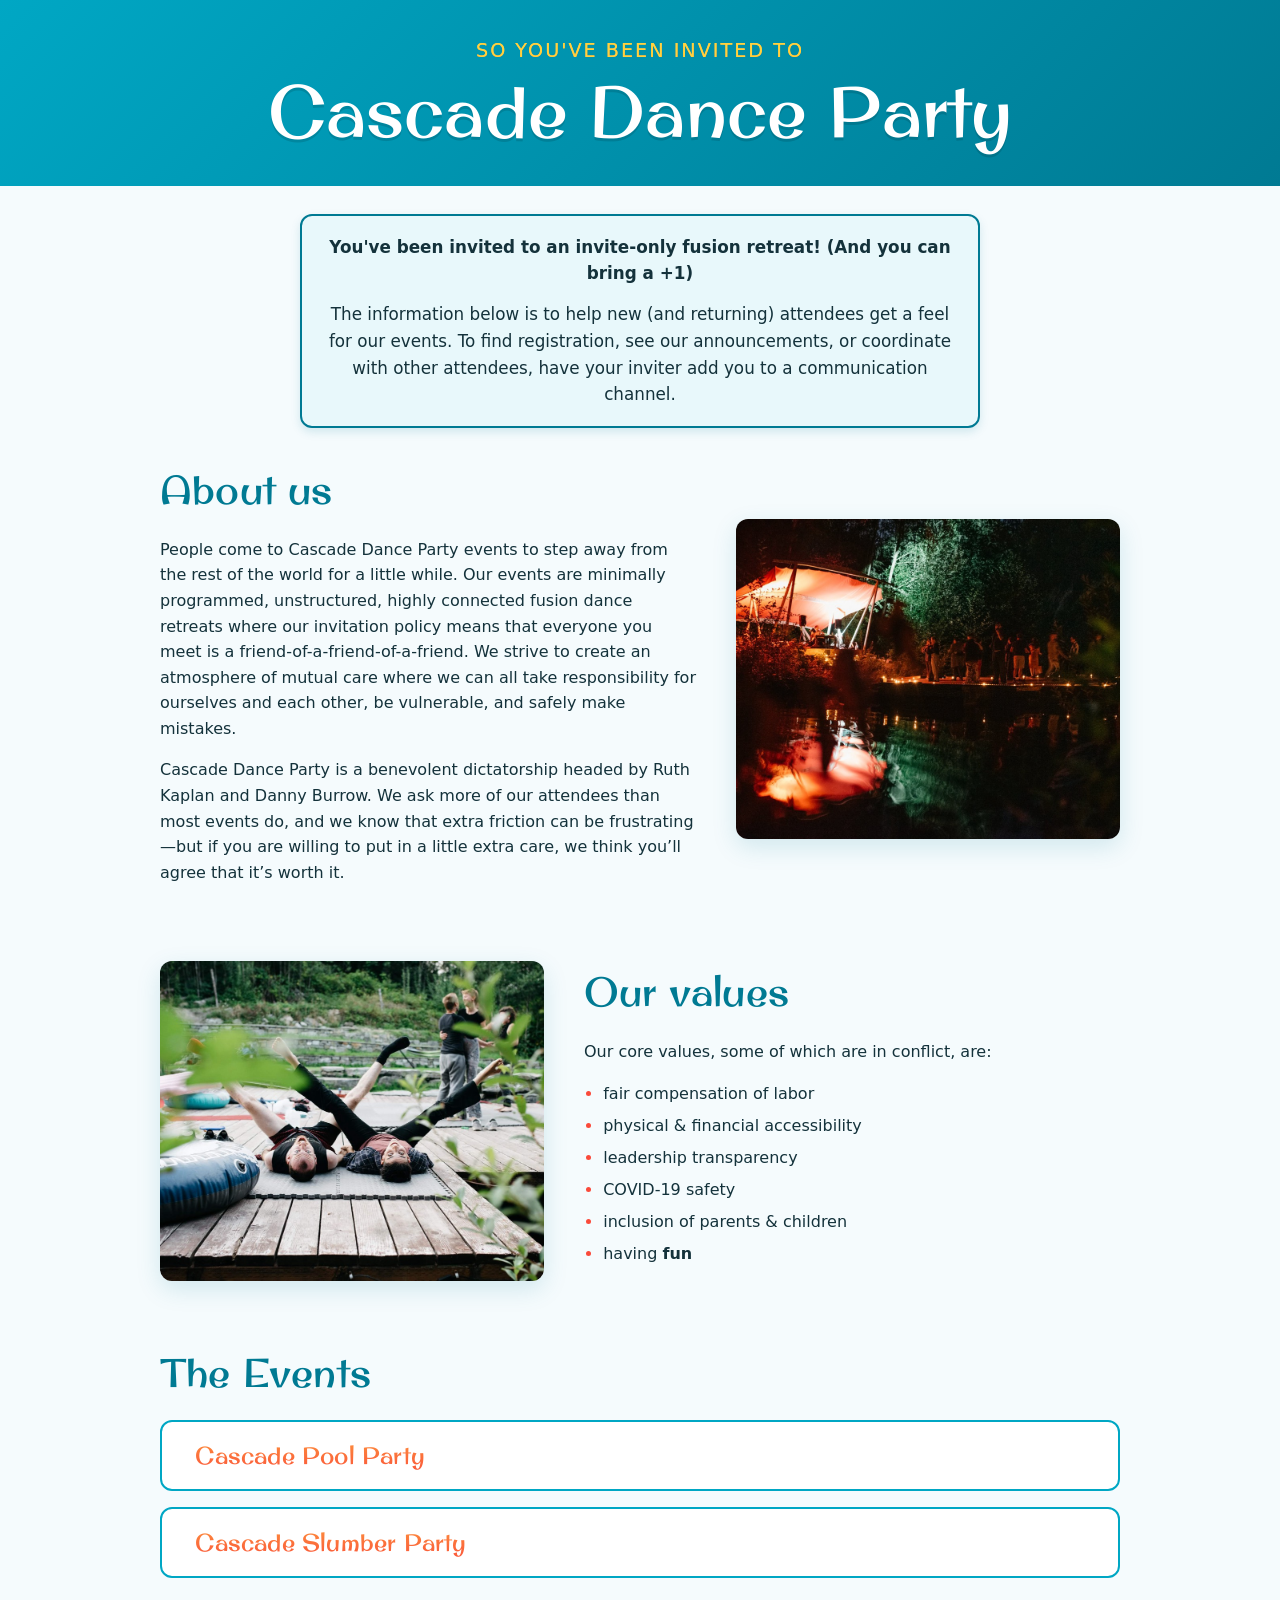
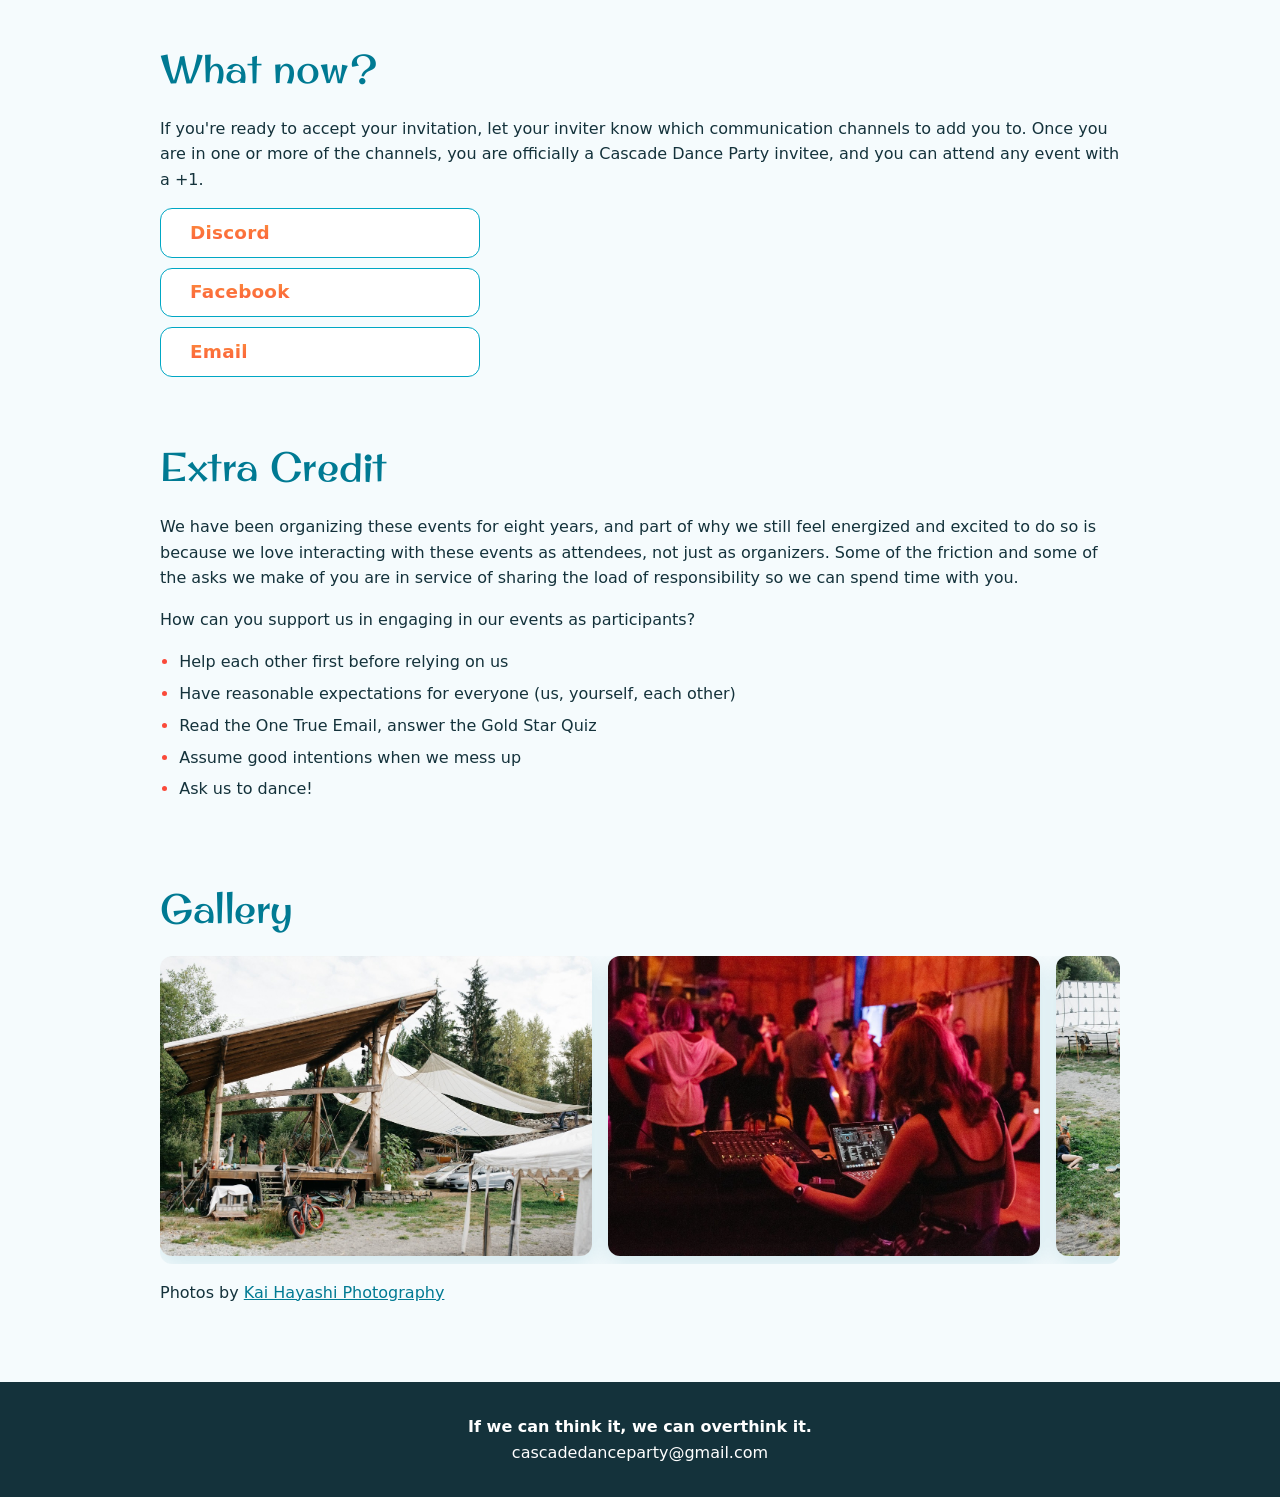
==== invitation/index.html @ 8568009d "reorganize for deployment" ====
<!doctype html>
<html lang="en">
  <head>
    <meta charset="UTF-8" />
    <meta name="viewport" content="width=device-width, initial-scale=1.0" />
    <title>Cascade Dance Party</title>
    <link rel="preconnect" href="https://fonts.googleapis.com" />
    <link rel="preconnect" href="https://fonts.gstatic.com" crossorigin />
    <link
      href="https://fonts.googleapis.com/css2?family=Original+Surfer&display=swap"
      rel="stylesheet"
    />

    <link rel="stylesheet" href="../style.css" />
    <link
      rel="icon"
      href="../assets/logos/main-logo-800.png"
      type="image/x-icon"
    />
  </head>
  <body>
    <header class="banner">
      <p class="banner__intro">So you've been invited to</p>
      <h1 class="banner__title">Cascade Dance Party</h1>
    </header>

    <main>
      <aside class="callout">
        <div class="callout__text">
          <p>
            You've been invited to an invite-only fusion retreat! (And you can
            bring a +1)
          </p>
          <p>
            The information below is to help new (and returning) attendees get a
            feel for our events. To find registration, see our announcements, or
            coordinate with other attendees, have your inviter add you to a
            communication channel.
          </p>
        </div>
      </aside>

      <section class="section section--split" aria-labelledby="about-heading">
        <div class="section__text">
          <h2 id="about-heading">About us</h2>
          <p>
            People come to Cascade Dance Party events to step away from the rest
            of the world for a little while. Our events are minimally
            programmed, unstructured, highly connected fusion dance retreats
            where our invitation policy means that everyone you meet is a
            friend-of-a-friend-of-a-friend. We strive to create an atmosphere of
            mutual care where we can all take responsibility for ourselves and
            each other, be vulnerable, and safely make mistakes.
          </p>

          <p>
            Cascade Dance Party is a benevolent dictatorship headed by Ruth
            Kaplan and Danny Burrow. We ask more of our attendees than most
            events do, and we know that extra friction can be frustrating—but if
            you are willing to put in a little extra care, we think you’ll agree
            that it’s worth it.
          </p>
        </div>
        <img
          class="photo"
          src="../assets/photos-web/KAI6162.jpg"
          alt=""
          loading="lazy"
        />
      </section>

      <section
        class="section section--split section--reverse"
        aria-labelledby="who-heading"
      >
        <div class="section__text">
          <h2 id="who-heading">Our values</h2>
          <p>Our core values, some of which are in conflict, are:</p>
          <ul>
            <li>fair compensation of labor</li>
            <li>physical & financial accessibility</li>
            <li>leadership transparency</li>
            <li>COVID-19 safety</li>
            <li>inclusion of parents & children</li>
            <li>having <strong>fun</strong></li>
          </ul>
        </div>
        <img
          class="photo"
          src="../assets/photos-web/KAI5925.jpg"
          alt=""
          loading="lazy"
        />
      </section>

      <section class="section" aria-labelledby="details-heading">
        <h2 id="details-heading">The Events</h2>
        <div class="details">
          <details>
            <summary>Cascade Pool Party</summary>
            <p>
              Pool Party takes place every summer at the Lookout Arts Quarry
              (home of, in our opinion, the best swimming hole in the
              Northwest). We spend the weekend unwinding in and by the water,
              surrounded by trees, blackberry bushes, and naked hippies. At
              night we dance in the nearby circus arts warehouse, which has wood
              floors, high ceilings, and excellent vibes. Sometimes we even
              catch the Perseids, if you want to stay up late to stargaze!
            </p>

            <p>
              Attendees camp out on Friday, Saturday, and Sunday nights, with
              breakfasts and dinners served on Saturday and Sunday and all other
              meals up to them. There are potable water spigots and electricity
              available in several places. Portapotties are located throughout
              the site, and there is one shower that may or may not have hot
              water.
            </p>

            <p>
              Kids are an important part of the vibe of this event—parents are
              encouraged to bring their children! The more the merrier.
            </p>
          </details>
          <details>
            <summary>Cascade Slumber Party</summary>
            <p>
              Slumber Party takes place on Presidents Day Weekend at a cozy
              lodge in the woods, within an hour of Portland. We hear that
              there's hikes and stuff, but to be honest we love to stay inside
              and play board games all day and never change out of our pajamas.
              There are several separate spaces in the lodge so you can often
              choose your level of boisterousness. At any moment there might be
              a quiet crafting circle, a D&D game, a sing-along in the sauna, a
              Smash Bros tournament, a dance practica, or a game of Catan to
              choose from.
            </p>

            <p>
              Space is limited, and there's usually around 40-50 attendees. Most
              people sleep in bunk rooms of 4-10 people, though anyone brave
              enough is welcome to pitch a tent outside! Dancing takes place in
              the nearby pavilion and starts quite late, since with a smaller
              group we try to concentrate attendance.
            </p>

            <p>
              We serve dinner only on Saturday, Sunday, and Monday nights (but
              not Friday), with all other food being handled yourself using the
              full kitchen.
            </p>

            <p>
              This event is adults only, though we may someday have a separate
              satellite space for the parents and children in our community to
              stay.
            </p>
          </details>
        </div>
      </section>

      <section class="section" aria-labelledby="whatnow-heading">
        <h2 id="whatnow-heading">What now?</h2>
        <p>
          If you're ready to accept your invitation, let your inviter know which
          communication channels to add you to. Once you are in one or more of
          the channels, you are officially a Cascade Dance Party invitee, and
          you can attend any event with a +1.
        </p>
        <div class="details details--compact">
          <details>
            <summary>Discord</summary>
            <p>
              Discord is our default communication channel. It gets more
              frequent updates and hosts more robust conversations between
              attendees and organizers. Plus you can control your notifications!
              We recommend this if you are a Discord user!
            </p>
          </details>
          <details>
            <summary>Facebook</summary>
            <p>
              We post the most important updates to Facebook, but we don't game
              the algorithm, so you can't expect to be notified. Once you're in
              the group, make sure you find the upcoming event for links to
              event information and registration.
            </p>
          </details>
          <details>
            <summary>Email</summary>
            <p>
              We email you about three times per event, and we keep the emails
              brief.
            </p>
          </details>
        </div>
      </section>

      <section class="section" aria-labelledby="details-heading">
        <h2 id="details-heading">Extra Credit</h2>
        <p>
          We have been organizing these events for eight years, and part of why
          we still feel energized and excited to do so is because we love
          interacting with these events as attendees, not just as organizers.
          Some of the friction and some of the asks we make of you are in
          service of sharing the load of responsibility so we can spend time
          with you.
        </p>
        <p>How can you support us in engaging in our events as participants?</p>
        <ul>
          <li>Help each other first before relying on us</li>
          <li>
            Have reasonable expectations for everyone (us, yourself, each other)
          </li>
          <li>Read the One True Email, answer the Gold Star Quiz</li>
          <li>Assume good intentions when we mess up</li>
          <li>Ask us to dance!</li>
        </ul>
      </section>

      <section class="section" aria-labelledby="gallery-heading">
        <h2 id="gallery-heading">Gallery</h2>
        <div
          class="carousel"
          role="region"
          aria-label="Photo carousel"
          tabindex="0"
        >
          <div class="carousel__track">
            <button class="slide" type="button">
              <img
                src="../assets/photos-web/KAI5832.jpg"
                alt=""
                loading="lazy"
              />
            </button>
            <button class="slide" type="button">
              <img
                src="../assets/photos-web/KAI5936.jpg"
                alt=""
                loading="lazy"
              />
            </button>
            <button class="slide" type="button">
              <img
                src="../assets/photos-web/KAI5873-2.jpg"
                alt=""
                loading="lazy"
              />
            </button>
            <button class="slide" type="button">
              <img
                src="../assets/photos-web/KAI6096.jpg"
                alt=""
                loading="lazy"
              />
              <button class="slide" type="button">
                <img
                  src="../assets/photos-web/KAI6162.jpg"
                  alt=""
                  loading="lazy"
                />
              </button>
              <button class="slide" type="button">
                <img
                  src="../assets/photos-web/KAI5910-2.jpg"
                  alt=""
                  loading="lazy"
                />
              </button>
              <button class="slide" type="button">
                <img
                  src="../assets/photos-web/KAI5958.jpg"
                  alt=""
                  loading="lazy"
                />
              </button>
              <button class="slide" type="button">
                <img
                  src="../assets/photos-web/KAI5748.jpg"
                  alt=""
                  loading="lazy"
                />
              </button>
              <button class="slide" type="button">
                <img
                  src="../assets/photos-web/KAI6137.jpg"
                  alt=""
                  loading="lazy"
                />
              </button>

              <button class="slide" type="button">
                <img
                  src="../assets/photos-web/KAI5969.jpg"
                  alt=""
                  loading="lazy"
                />
              </button>

              <button class="slide" type="button">
                <img
                  src="../assets/photos-web/KAI5829.jpg"
                  alt=""
                  loading="lazy"
                />
              </button>
            </button>
            <button class="slide" type="button">
              <img
                src="../assets/photos-web/KAI6046.jpg"
                alt=""
                loading="lazy"
              />
            </button>
            <button class="slide" type="button">
              <img
                src="../assets/photos-web/KAI6131.jpg"
                alt=""
                loading="lazy"
              />
            </button>
            <button class="slide" type="button">
              <img
                src="../assets/photos-web/KAI5821.jpg"
                alt=""
                loading="lazy"
              />
            </button>
            <button class="slide" type="button">
              <img
                src="../assets/photos-web/KAI6056.jpg"
                alt=""
                loading="lazy"
              />
            </button>
            <button class="slide" type="button">
              <img
                src="../assets/photos-web/KAI5881-2.jpg"
                alt=""
                loading="lazy"
              />
            </button>
            <button class="slide" type="button">
              <img
                src="../assets/photos-web/KAI6069.jpg"
                alt=""
                loading="lazy"
              />
            </button>

            <button class="slide" type="button">
              <img
                src="../assets/photos-web/KAI5914.jpg"
                alt=""
                loading="lazy"
              />
            </button>
            <button class="slide" type="button">
              <img
                src="../assets/photos-web/KAI6088.jpg"
                alt=""
                loading="lazy"
              />
            </button>
            <button class="slide" type="button">
              <img
                src="../assets/photos-web/KAI5925.jpg"
                alt=""
                loading="lazy"
              />
            </button>
            <button class="slide" type="button">
              <img
                src="../assets/photos-web/KAI5996.jpg"
                alt=""
                loading="lazy"
              />
            </button>
            <button class="slide" type="button">
              <img
                src="../assets/photos-web/KAI5778.jpg"
                alt=""
                loading="lazy"
              />
            </button>
            <button class="slide" type="button">
              <img
                src="../assets/photos-web/KAI5899.jpg"
                alt=""
                loading="lazy"
              />
            </button>
            <button class="slide" type="button">
              <img
                src="../assets/photos-web/KAI6150.jpg"
                alt=""
                loading="lazy"
              />
            </button>
          </div>
        </div>
        <p>
          Photos by
          <a href="https://www.kaihayashi.com/">Kai Hayashi Photography</a>
        </p>
      </section>
    </main>

    <footer class="footer">
      <p><strong>If we can think it, we can overthink it.</strong></p>
      <p>cascadedanceparty@gmail.com</p>
    </footer>

    <dialog id="lightbox" class="lightbox" aria-label="Photo viewer">
      <button class="lightbox__close" type="button" aria-label="Close">
        &times;
      </button>
      <button
        class="lightbox__nav lightbox__nav--prev"
        type="button"
        aria-label="Previous photo"
      >
        &#8249;
      </button>
      <figure class="lightbox__figure">
        <img class="lightbox__img" src="" alt="" />
        <figcaption class="lightbox__counter" aria-live="polite"></figcaption>
      </figure>
      <button
        class="lightbox__nav lightbox__nav--next"
        type="button"
        aria-label="Next photo"
      >
        &#8250;
      </button>
    </dialog>

    <script src="../script.js"></script>
  </body>
</html>
---- style.css ----
:root {
  /* Pool-party palette — light base, bright accents */
  --bg: #f5fbfd;
  --surface: #ffffff;
  --ink: #14323b;
  --ink-soft: #3d5b63;
  --aqua: #00a7c4;
  --aqua-deep: #007a93; /* AA-accessible on white */
  --coral: #fa4a3a;
  --sun: #ffd23f;
  --radius: 12px;
  --maxw: 1000px;
}

* {
  box-sizing: border-box;
}

html {
  scroll-behavior: smooth;
}

body {
  margin: 0;
  font-family:
    system-ui,
    -apple-system,
    serif;
  color: var(--ink);
  background: var(--bg);
  line-height: 1.6;
}

.banner__title,
h2,
summary {
  font-family: "Original Surfer", cursive;

  font-weight: 400;
  letter-spacing: 0.2px;
}

a {
  color: var(--aqua-deep);
}

.main-title {
  text-align: center;
  font-size: 1.5rem;
  font-weight: 400;
  letter-spacing: 0.2px;
}

/* ---------- Banner ---------- */
.banner {
  background: linear-gradient(135deg, var(--aqua), var(--aqua-deep));
  color: #ffffff;
  text-align: center;
  padding: 2.25rem 1.25rem;
}

.banner__intro {
  margin: 0 0 0.25rem;
  font-size: clamp(0.25rem, 3.4vw, 1.2rem);
  white-space: nowrap;
  text-transform: uppercase;
  letter-spacing: 2px;
  font-weight: 500;
  background: linear-gradient(180deg, var(--sun) 0%, 65%, var(--coral) 100%);
  -webkit-background-clip: text;
  background-clip: text;
  color: var(--sun);
}

.banner__title {
  margin: 0;
  font-size: clamp(2rem, 9vw, 4.5rem);
  line-height: 1.1;
  overflow-wrap: break-word;
  text-shadow: 0 3px 0 rgba(0, 0, 0, 0.12);
}

/* ---------- Callout ---------- */
.callout {
  max-width: 720px;
  margin: 1.75rem auto 0;
  padding: 0 1.25rem;
}

.callout__text {
  margin: 0;
  background: #e8f8fb;
  color: var(--ink);
  border: 2px solid var(--aqua-deep);
  border-radius: var(--radius);
  padding: 1.1rem 1.4rem;
  font-weight: 700;
  font-size: 1.05rem;
  text-align: center;
  box-shadow: 0 4px 10px rgba(0, 122, 147, 0.15);
}

.callout__text p {
  margin: 0;
}

.callout__text p + p {
  margin-top: 0.85rem;
  font-weight: 400;
}

/* ---------- Sections ---------- */
.section {
  max-width: var(--maxw);
  margin: 0 auto;
  padding: 1.8rem 1.25rem;
}

h2 {
  color: var(--aqua-deep);
  font-size: clamp(1.75rem, 5vw, 2.5rem);
  margin: 0 0 1rem;
}

.section--split {
  display: flex;
  flex-direction: column;
  gap: 1.5rem;
}

.section__text {
  flex: 1;
}

ul {
  padding-left: 1.2rem;
}

li {
  margin-bottom: 0.4rem;
}

li::marker {
  color: var(--coral);
}

/* ---------- Photos ---------- */
.photo {
  flex: 1;
  width: 100%;
  min-height: 240px;
  max-height: 420px;
  object-fit: cover;
  border-radius: var(--radius);
  box-shadow: 0 8px 24px rgba(0, 122, 147, 0.15);
}

.slide {
  flex: 0 0 80%;
  height: 240px;
  padding: 0;
  border: none;
  border-radius: var(--radius);
  box-shadow: 0 8px 24px rgba(0, 122, 147, 0.15);
  scroll-snap-align: center;
  overflow: hidden;
  cursor: pointer;
  background: none;
}

.slide img {
  display: block;
  width: 100%;
  height: 100%;
  object-fit: cover;
}

.slide:focus-visible {
  outline: 3px solid var(--aqua-deep);
  outline-offset: 3px;
}

/* ---------- Details ---------- */
.details {
  display: grid;
  gap: 1rem;
}

details {
  background: var(--surface);
  border: 2px solid var(--aqua);
  border-radius: var(--radius);
  padding: 0.5rem 0.5rem;
}

details[open] {
  box-shadow: 0 8px 24px rgba(0, 122, 147, 0.12);
}

details p {
  padding-inline: 1.4rem;
}

summary {
  cursor: pointer;
  font-size: 1.5rem;
  line-height: 1.2;
  padding: 0.7rem 0;
  background: linear-gradient(180deg, var(--sun) 0%, 25%, var(--coral) 100%);
  -webkit-background-clip: text;
  background-clip: text;
  color: transparent;
}

summary:focus-visible {
  outline: 3px solid var(--aqua-deep);
  outline-offset: 3px;
}

.details--compact {
  gap: 0.6rem;
}

.details--compact details {
  border-width: 1px;
  padding: 0.1rem 0.6rem;
}

.details--compact summary {
  font-family:
    "Nunito",
    system-ui,
    -apple-system,
    sans-serif;
  font-weight: 700;
  font-size: 1.15rem;
}

.details--compact details p {
  margin: 0.6rem 0;
  font-size: 0.95rem;
  padding-inline: 1rem;
}

.details--compact details[open] p {
  margin-bottom: 1.5rem;
}

/* ---------- Carousel ---------- */
.carousel {
  overflow-x: auto;
  scroll-snap-type: x mandatory;
  -webkit-overflow-scrolling: touch;
  border-radius: var(--radius);
}

.carousel:focus-visible {
  outline: 3px solid var(--aqua-deep);
  outline-offset: 3px;
}

.carousel__track {
  display: flex;
  gap: 1rem;
  padding-bottom: 0.5rem;
}

/* ---------- Footer ---------- */
.footer {
  background: var(--ink);
  color: #ffffff;
  text-align: center;
  padding: 2rem 1.25rem;
  margin-top: 2rem;
}

.footer p {
  margin: 0;
}

/* ---------- Utilities ---------- */
.visually-hidden {
  position: absolute;
  width: 1px;
  height: 1px;
  padding: 0;
  margin: -1px;
  overflow: hidden;
  clip: rect(0, 0, 0, 0);
  white-space: nowrap;
  border: 0;
}

/* ---------- Larger screens (mobile-first → enhance up) ---------- */
@media (min-width: 720px) {
  .section--split {
    flex-direction: row;
    align-items: center;
    gap: 2.5rem;
  }

  .section--reverse {
    flex-direction: row-reverse;
  }

  .photo {
    flex: 0 1 40%;
    max-width: 40%;
    min-height: 320px;
  }

  .details--compact {
    justify-items: start;
  }

  .details--compact details {
    width: 20rem;
  }

  .details--compact details[open] {
    width: 32rem;
    max-width: 100%;
  }

  .slide {
    flex-basis: 45%;
    height: 300px;
  }
}

@media (prefers-reduced-motion: reduce) {
  html {
    scroll-behavior: auto;
  }
}

/* ---------- Lightbox (full-screen modal carousel) ---------- */
.lightbox {
  width: 100vw;
  height: 100vh;
  max-width: 100vw;
  max-height: 100vh;
  margin: 0;
  padding: 0;
  border: none;
  background: rgba(8, 28, 33, 0.92);
}

.lightbox::backdrop {
  background: rgba(8, 28, 33, 0.92);
}

.lightbox:not([open]) {
  display: none;
}

.lightbox[open] {
  display: grid;
  grid-template-columns: auto auto;
  grid-template-areas:
    "figure figure"
    "prev   next";
  justify-content: center;
  align-content: center;
  gap: 1rem;
}

.lightbox__figure {
  margin: 0;
  display: flex;
  flex-direction: column;
  align-items: center;
  gap: 0.75rem;
  min-width: 0;
  grid-area: figure;
  justify-self: center;
  max-width: 94vw;
}

.lightbox__img {
  max-width: 100%;
  max-height: 72vh;
  object-fit: contain;
  border-radius: var(--radius);
  box-shadow: 0 12px 40px rgba(0, 0, 0, 0.4);
}

.lightbox__counter {
  color: #ffffff;
  font-weight: 700;
  letter-spacing: 1px;
}

.lightbox__close,
.lightbox__nav {
  border: none;
  background: rgba(255, 255, 255, 0.15);
  color: #ffffff;
  cursor: pointer;
  border-radius: 999px;
  line-height: 1;
  transition: background 0.15s ease;
}

.lightbox__close:hover,
.lightbox__nav:hover {
  background: var(--aqua);
}

.lightbox__close:focus-visible,
.lightbox__nav:focus-visible {
  outline: 3px solid #ffffff;
  outline-offset: 2px;
}

.lightbox__close {
  position: absolute;
  top: 1rem;
  right: 1rem;
  width: 3rem;
  height: 3rem;
  font-size: 2rem;
}

.lightbox__nav {
  width: 3.25rem;
  height: 3.25rem;
  font-size: 2.25rem;
  flex-shrink: 0;
}

.lightbox__nav--prev {
  grid-area: prev;
  justify-self: end;
}

.lightbox__nav--next {
  grid-area: next;
  justify-self: start;
}

/* Desktop: switch to a single row with the buttons flanking the image */
@media (min-width: 720px) {
  .lightbox[open] {
    display: flex;
    align-items: center;
    justify-content: center;
  }

  .lightbox__figure {
    max-width: calc(100vw - 11rem);
  }

  .lightbox__img {
    max-height: 82vh;
  }

  .lightbox__nav {
    width: 4rem;
    height: 4rem;
  }
}
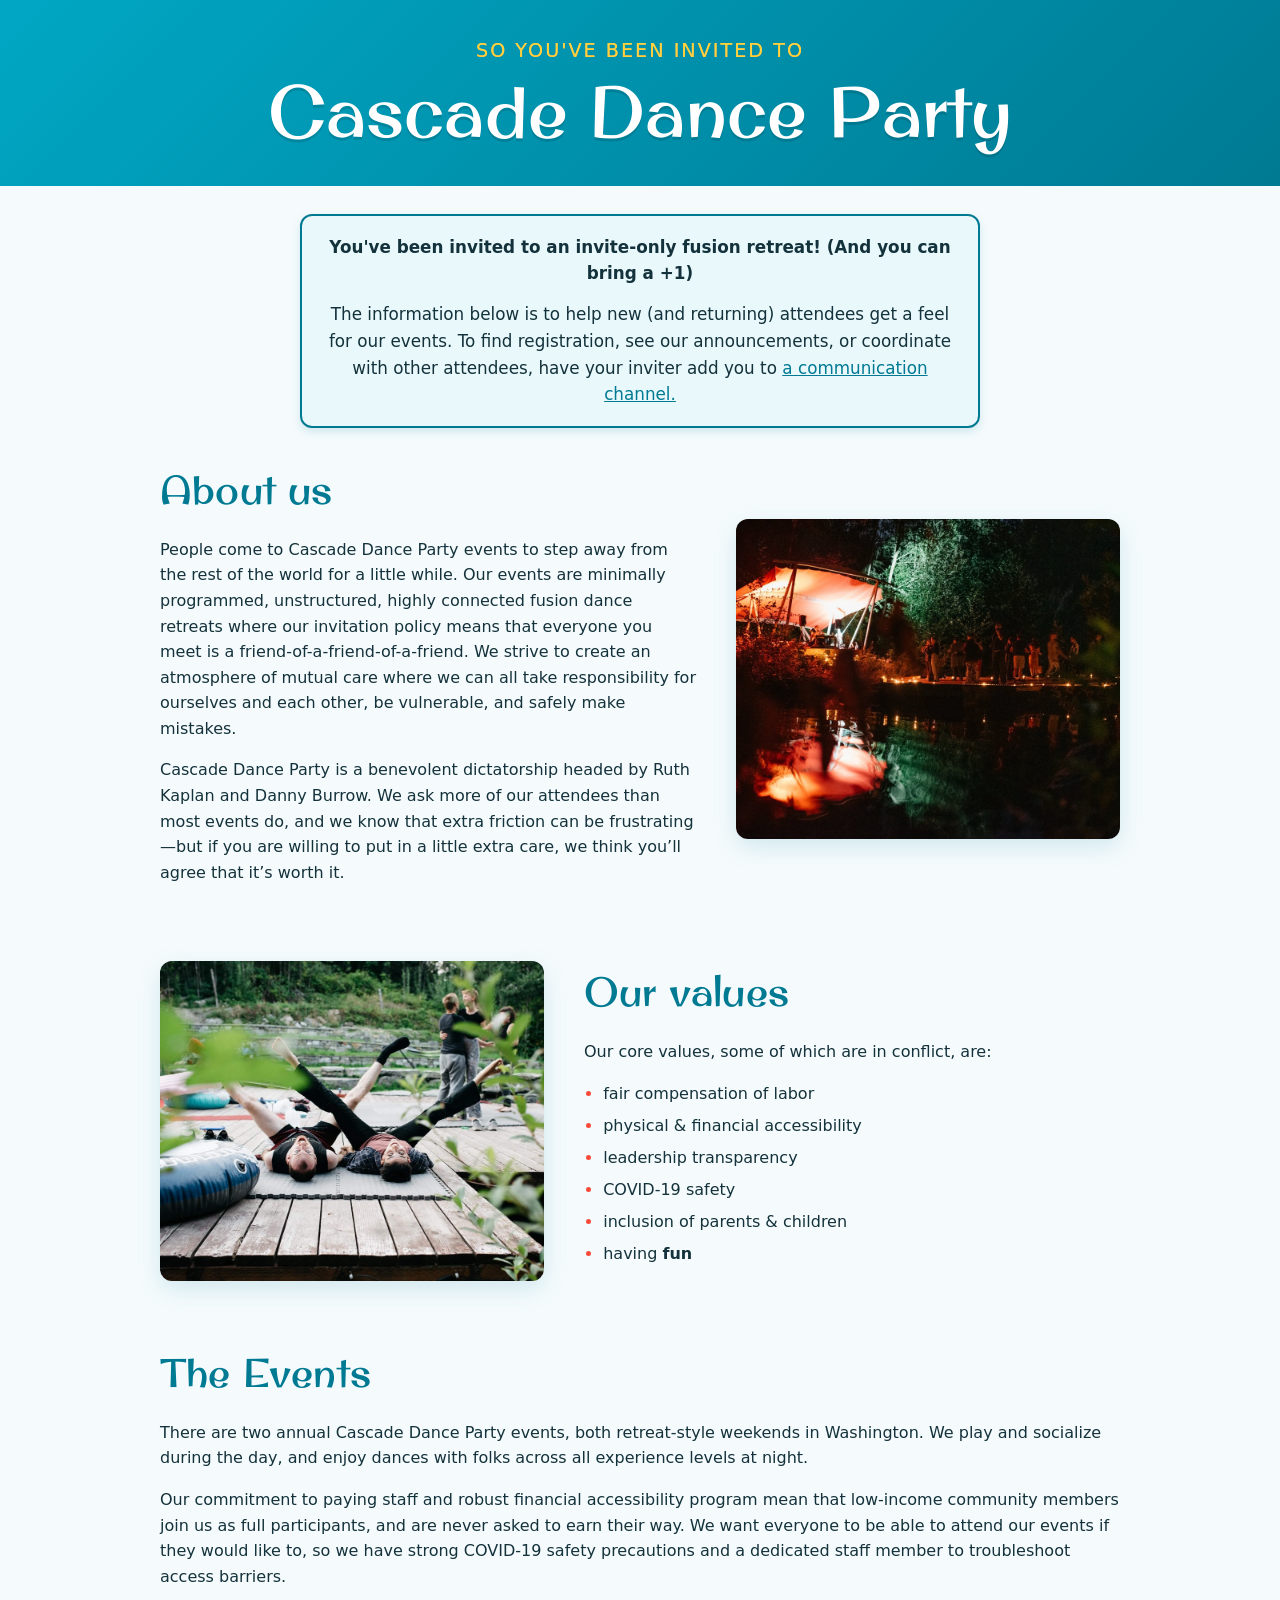
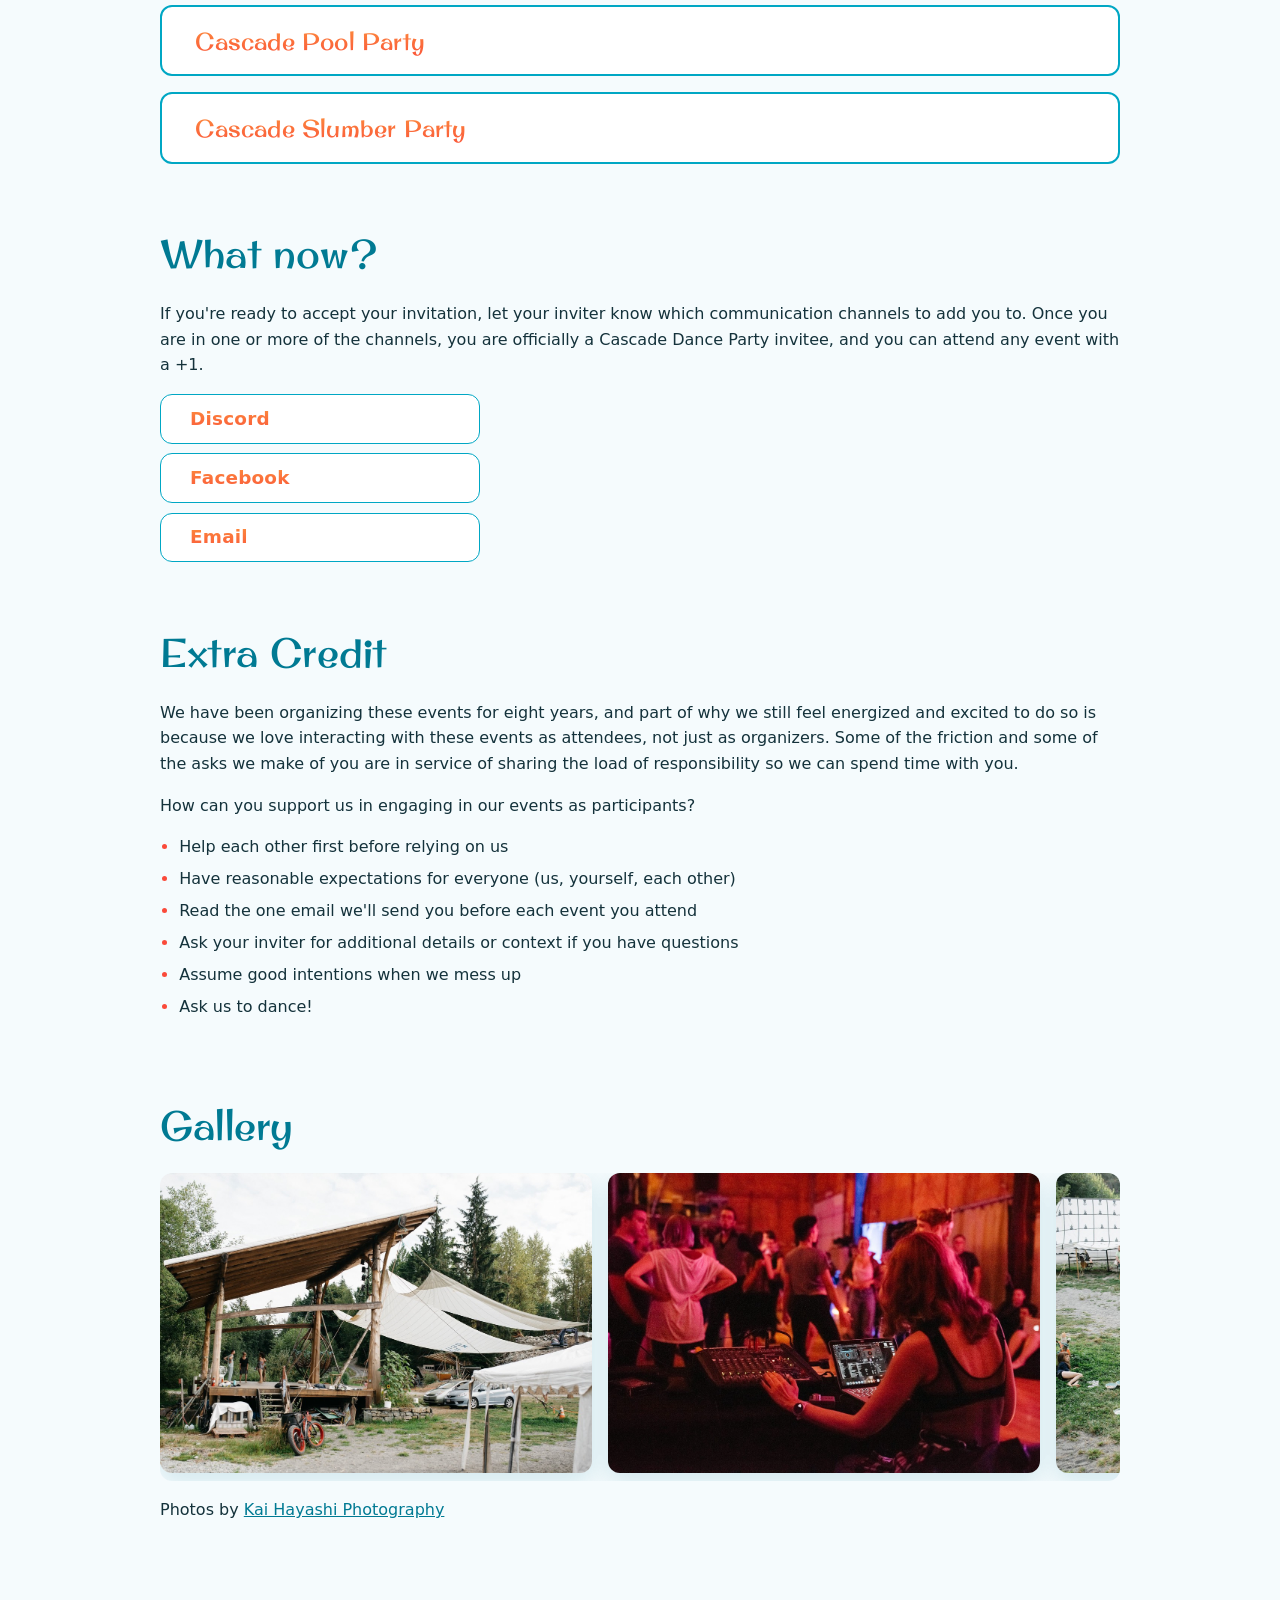
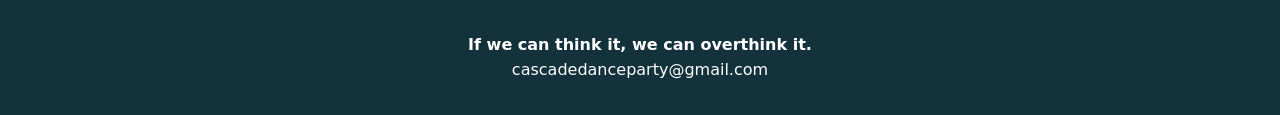
==== commit adbc9bbb: "improve icons, final pass on text, style placeholder front page" ====
--- a/invitation/index.html
+++ b/invitation/index.html
@@ -14,8 +14,8 @@
     <link rel="stylesheet" href="../style.css" />
     <link
       rel="icon"
-      href="../assets/logos/main-logo-800.png"
-      type="image/x-icon"
+      href="../assets/logos/main-logo-icon.png"
+      type="image/png"
     />
   </head>
   <body>
@@ -34,8 +34,8 @@
           <p>
             The information below is to help new (and returning) attendees get a
             feel for our events. To find registration, see our announcements, or
-            coordinate with other attendees, have your inviter add you to a
-            communication channel.
+            coordinate with other attendees, have your inviter add you to
+            <a href="#whatnow-heading"> a communication channel. </a>
           </p>
         </div>
       </aside>
@@ -95,6 +95,19 @@
 
       <section class="section" aria-labelledby="details-heading">
         <h2 id="details-heading">The Events</h2>
+        <p>
+          There are two annual Cascade Dance Party events, both retreat-style
+          weekends in Washington. We play and socialize during the day, and
+          enjoy dances with folks across all experience levels at night.
+        </p>
+        <p>
+          Our commitment to paying staff and robust financial accessibility
+          program mean that low-income community members join us as full
+          participants, and are never asked to earn their way. We want everyone
+          to be able to attend our events if they would like to, so we have
+          strong COVID-19 safety precautions and a dedicated staff member to
+          troubleshoot access barriers.
+        </p>
         <div class="details">
           <details>
             <summary>Cascade Pool Party</summary>
@@ -212,7 +225,13 @@
           <li>
             Have reasonable expectations for everyone (us, yourself, each other)
           </li>
-          <li>Read the One True Email, answer the Gold Star Quiz</li>
+          <li>
+            Read the one email we'll send you before each event you attend
+          </li>
+          <li>
+            Ask your inviter for additional details or context if you have
+            questions
+          </li>
           <li>Assume good intentions when we mess up</li>
           <li>Ask us to dance!</li>
         </ul>
--- a/style.css
+++ b/style.css
@@ -459,4 +459,8 @@
     width: 4rem;
     height: 4rem;
   }
-}
+
+  .main-callout {
+    margin-top: 5rem;
+  }
+}
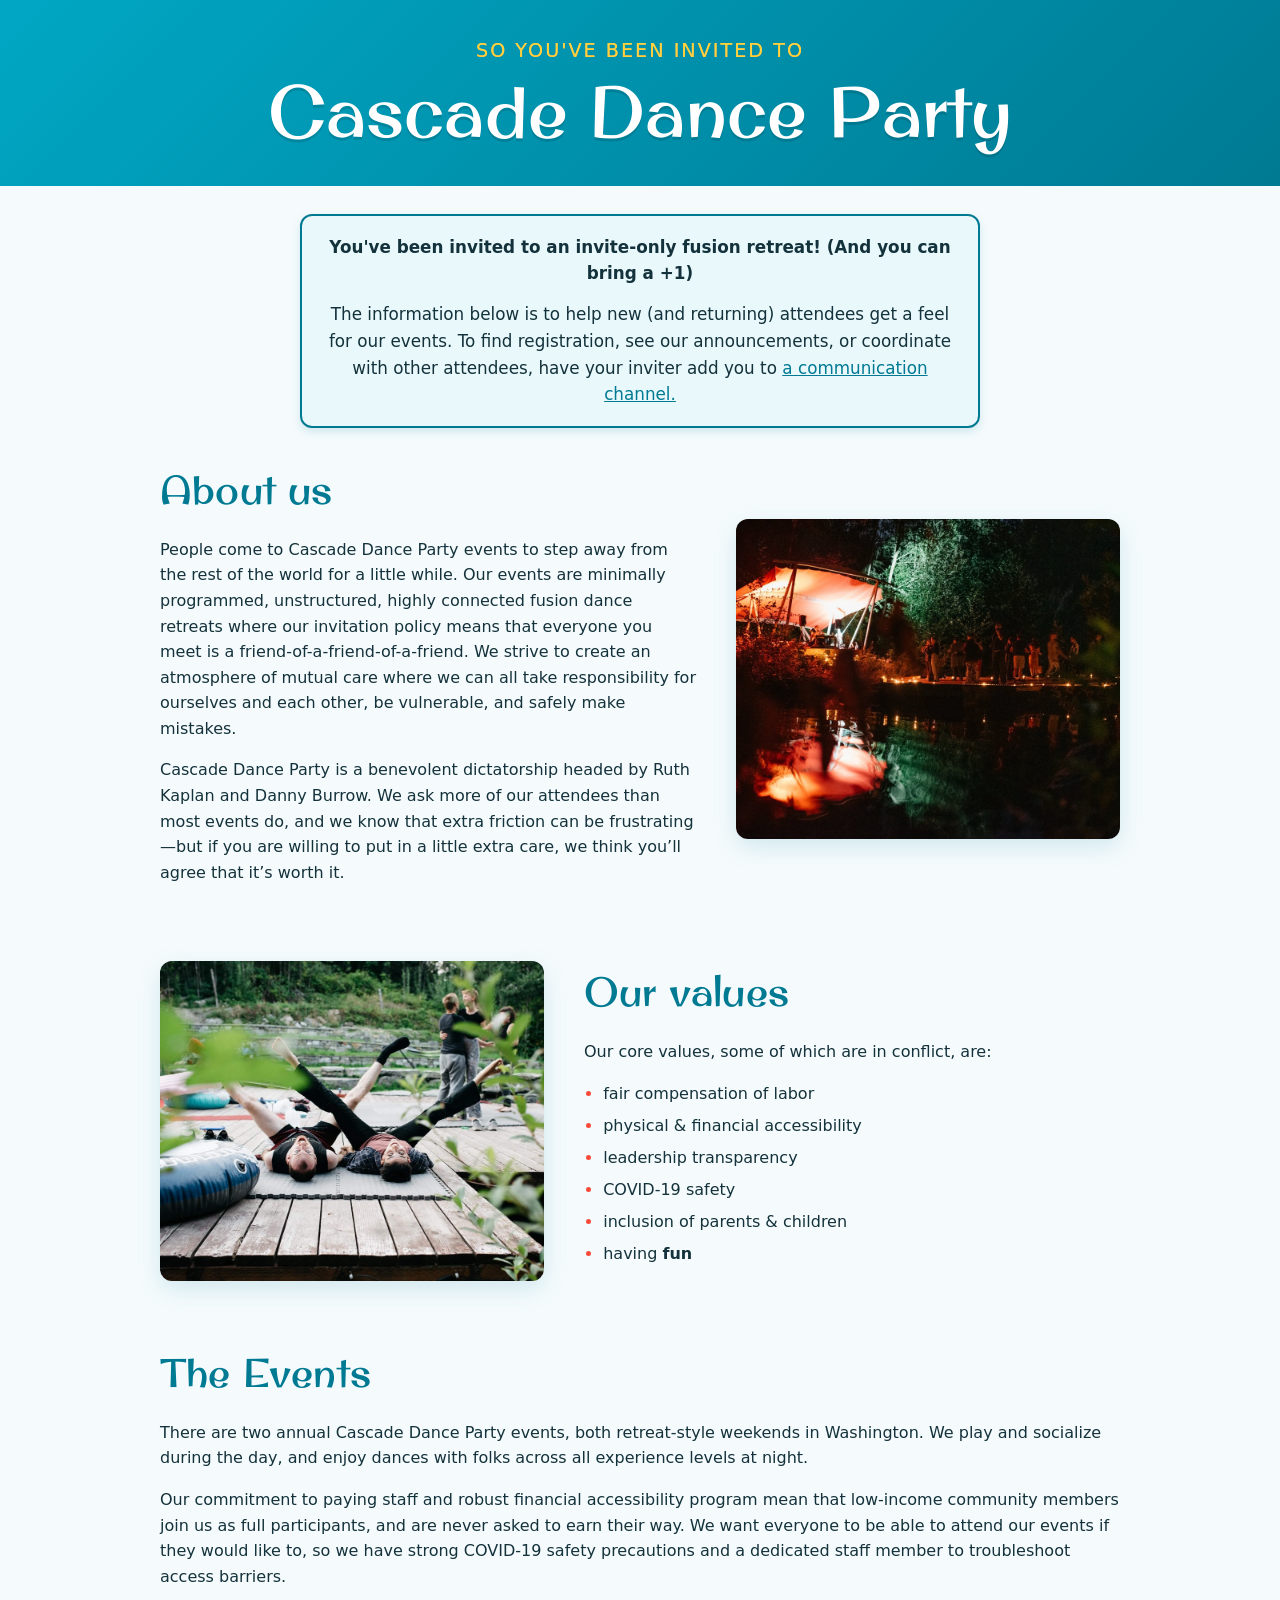
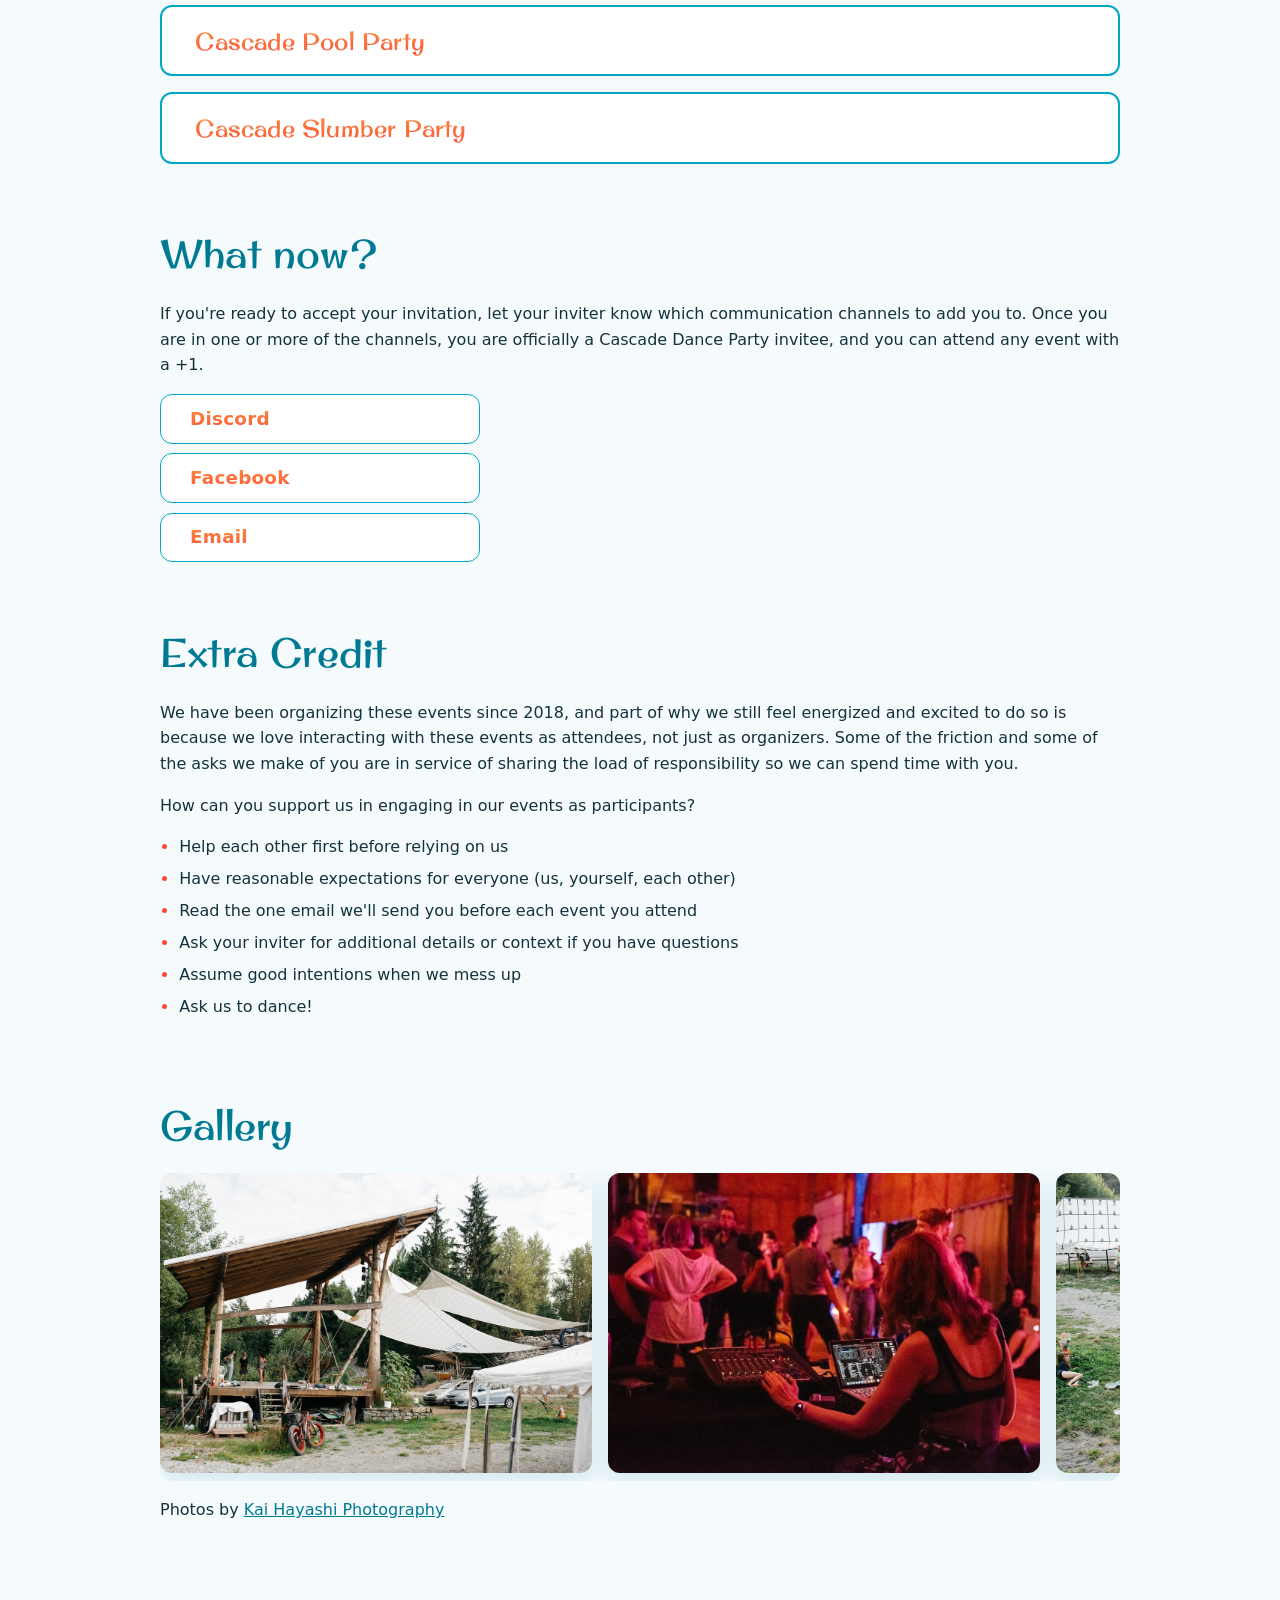
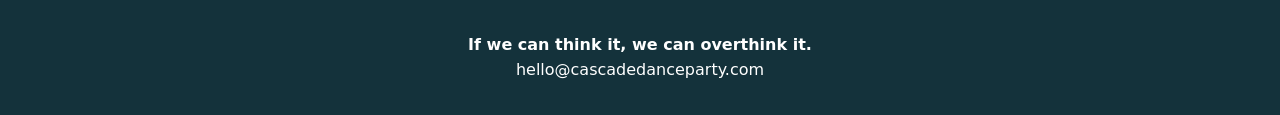
==== commit bcf242b1: "copy updates for 2027" ====
--- a/invitation/index.html
+++ b/invitation/index.html
@@ -150,8 +150,8 @@
             </p>
 
             <p>
-              Space is limited, and there's usually around 40-50 attendees. Most
-              people sleep in bunk rooms of 4-10 people, though anyone brave
+              Space is limited, and there's usually around 40–50 attendees. Most
+              people sleep in bunk rooms of 4–10 people, though anyone brave
               enough is welcome to pitch a tent outside! Dancing takes place in
               the nearby pavilion and starts quite late, since with a smaller
               group we try to concentrate attendance.
@@ -164,9 +164,8 @@
             </p>
 
             <p>
-              This event is adults only, though we may someday have a separate
-              satellite space for the parents and children in our community to
-              stay.
+              Only adults stay at the venue, but beginning in 2027 there will be
+              a satellite space for parents with small children.
             </p>
           </details>
         </div>
@@ -212,8 +211,8 @@
       <section class="section" aria-labelledby="details-heading">
         <h2 id="details-heading">Extra Credit</h2>
         <p>
-          We have been organizing these events for eight years, and part of why
-          we still feel energized and excited to do so is because we love
+          We have been organizing these events since 2018, and part of why we
+          still feel energized and excited to do so is because we love
           interacting with these events as attendees, not just as organizers.
           Some of the friction and some of the asks we make of you are in
           service of sharing the load of responsibility so we can spend time
@@ -428,7 +427,7 @@
 
     <footer class="footer">
       <p><strong>If we can think it, we can overthink it.</strong></p>
-      <p>cascadedanceparty@gmail.com</p>
+      <p>hello@cascadedanceparty.com</p>
     </footer>
 
     <dialog id="lightbox" class="lightbox" aria-label="Photo viewer">
